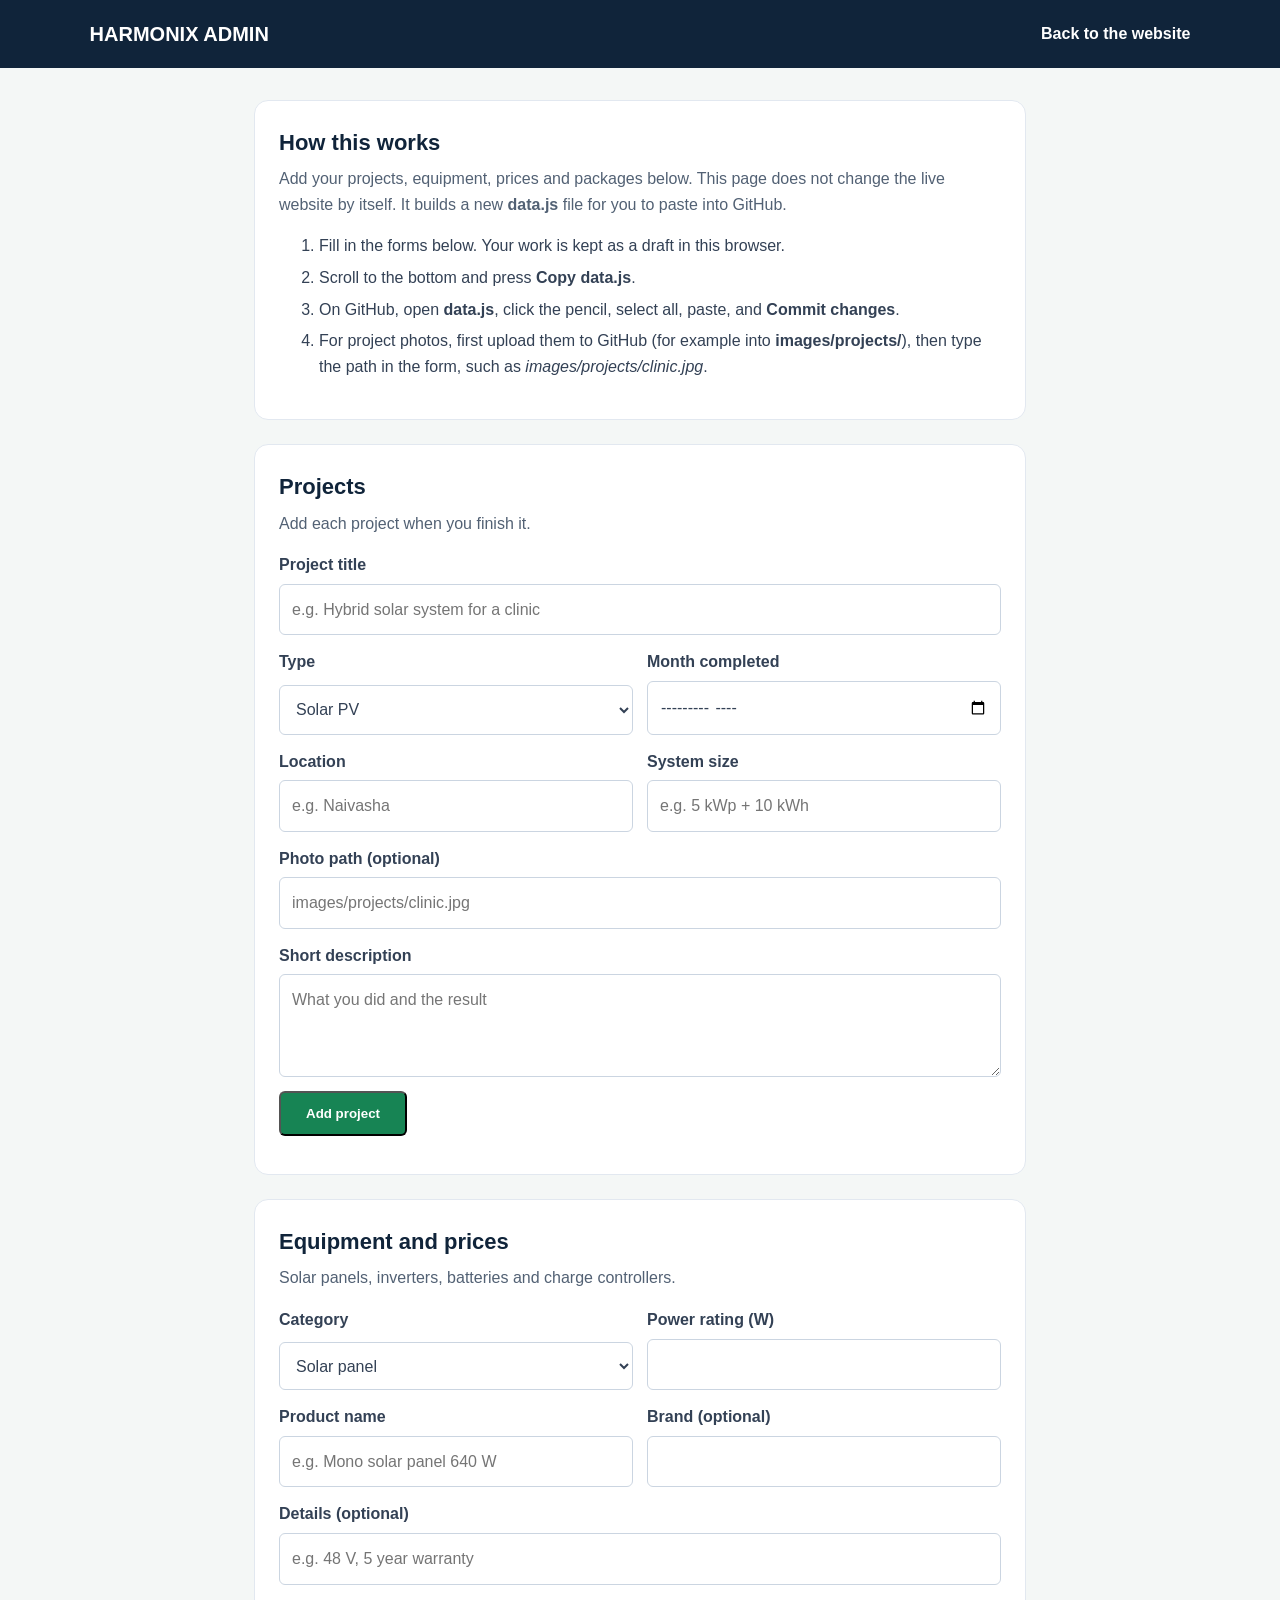
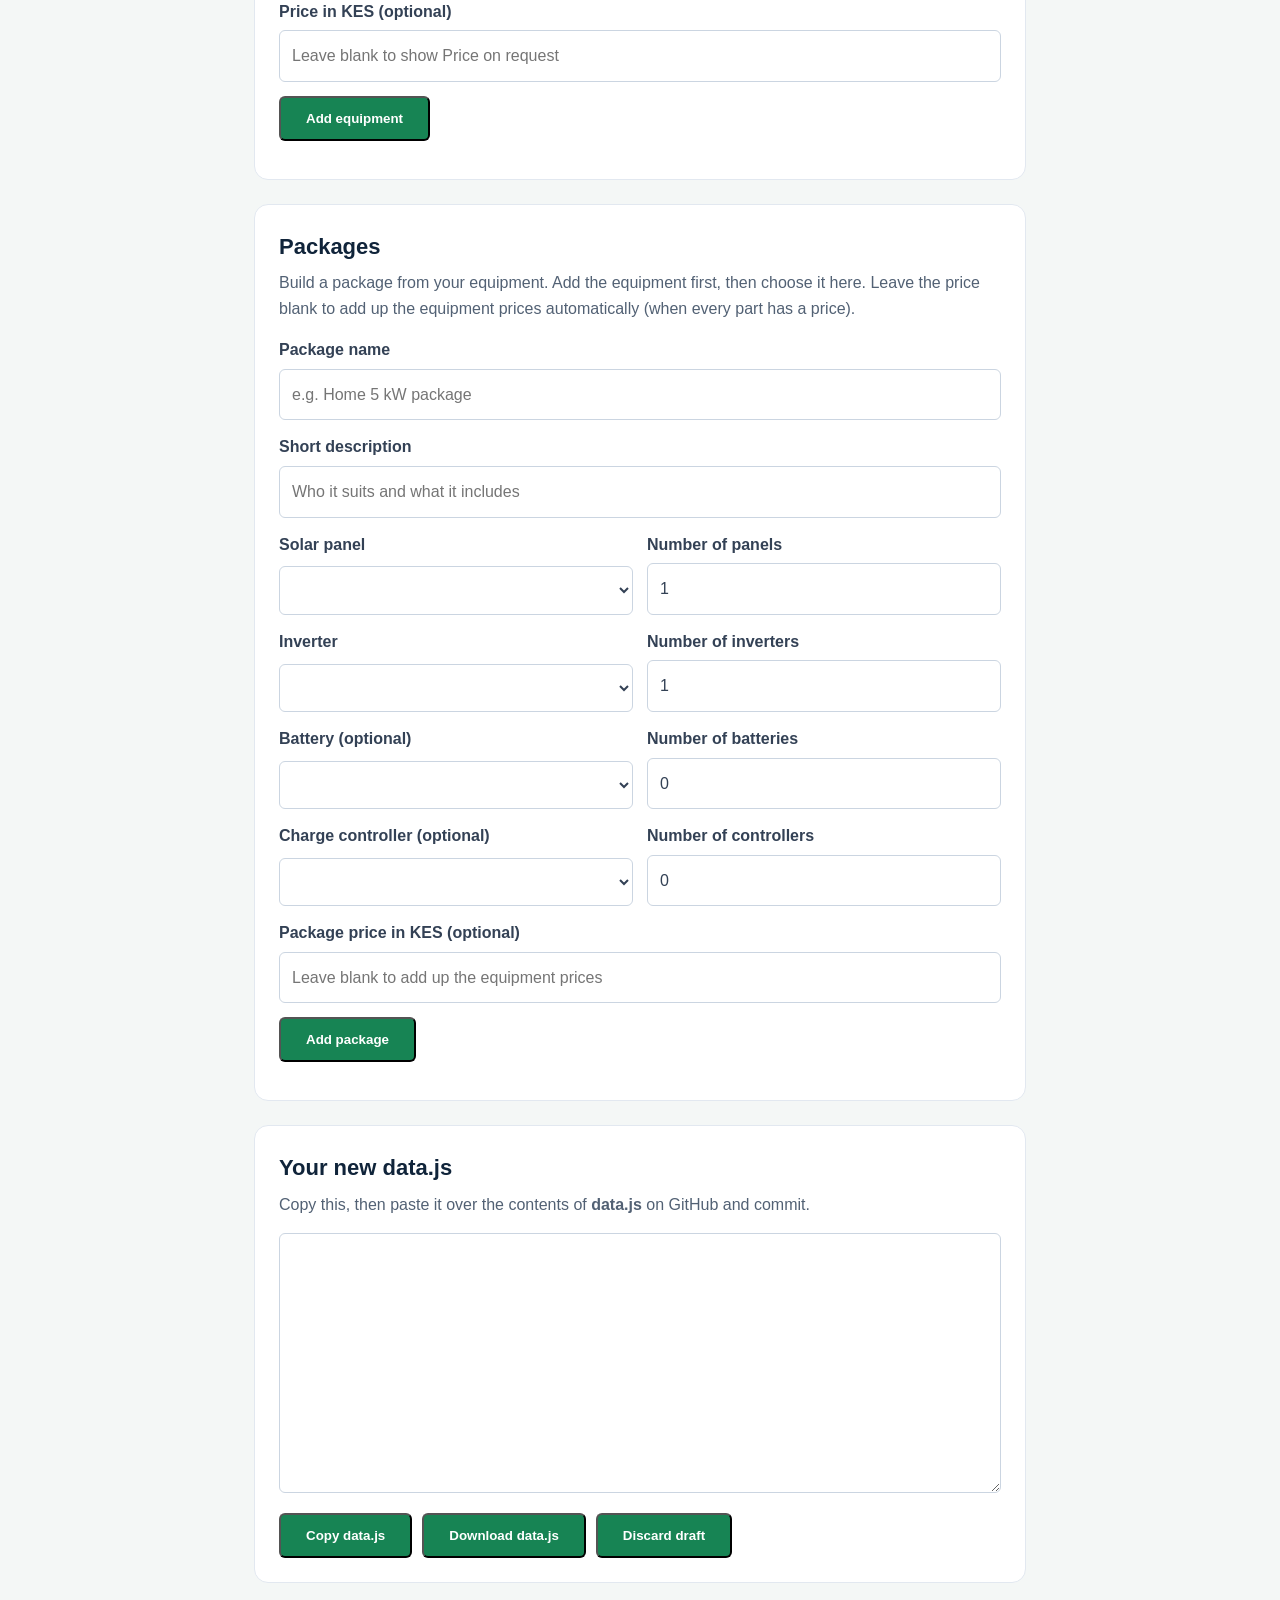
==== admin.html @ ace9e595 "Add admin.html for site data management This file contains the HTML structure and styling for the Ha" ====
<!DOCTYPE html>
<html lang="en">
<head>
    <meta charset="UTF-8">
    <meta name="viewport" content="width=device-width, initial-scale=1.0">
    <meta name="robots" content="noindex, nofollow">
    <title>Harmonix Admin | Site data builder</title>

    <link rel="stylesheet" href="style.css">

    <style>
        body.admin-page { background: var(--light-bg); }

        .admin-main {
            max-width: 900px;
            margin: 0 auto;
            padding: 32px 5% 60px;
            display: grid;
            gap: 24px;
        }

        .admin-card {
            background: var(--white);
            border: 1px solid var(--border);
            border-radius: 14px;
            padding: 24px;
        }

        .admin-card h2 {
            margin: 0 0 6px;
            font-size: 22px;
            color: var(--navy);
        }

        .admin-card > p { margin-top: 0; color: var(--text-soft); }

        .admin-form {
            display: grid;
            gap: 14px;
            margin-top: 14px;
        }

        .admin-form input[type="text"],
        .admin-form input[type="number"],
        .admin-form input[type="month"],
        .admin-form select,
        .admin-form textarea {
            width: 100%;
            padding: 12px;
            border: 1px solid #cbd5e1;
            border-radius: 6px;
            background: var(--white);
            color: var(--text);
            font: inherit;
        }

        .admin-form label { font-weight: bold; }

        .admin-form .field { display: grid; gap: 6px; }

        .admin-form .row {
            display: grid;
            grid-template-columns: repeat(2, minmax(0, 1fr));
            gap: 14px;
        }

        .admin-form button { justify-self: start; }

        .admin-list {
            list-style: none;
            margin: 14px 0 0;
            padding: 0;
            display: grid;
            gap: 8px;
        }

        .admin-list li {
            display: flex;
            flex-wrap: wrap;
            align-items: center;
            justify-content: space-between;
            gap: 10px;
            padding: 10px 14px;
            background: var(--light-bg);
            border-radius: 8px;
        }

        .admin-list .item-actions { display: flex; gap: 8px; }

        .admin-list button {
            padding: 4px 12px;
            background: transparent;
            border: 1px solid #cbd5e1;
            border-radius: 6px;
            font: inherit;
            font-size: 13px;
            cursor: pointer;
        }

        .admin-list .remove { color: #b91c1c; }

        .editing-banner {
            padding: 10px 14px;
            background: #fef9c3;
            border-radius: 8px;
            font-weight: bold;
        }

        .admin-status { margin: 0; font-weight: bold; color: var(--green); }

        #export-box {
            width: 100%;
            min-height: 260px;
            padding: 12px;
            border: 1px solid #cbd5e1;
            border-radius: 6px;
            font: 13px/1.5 Consolas, Menlo, monospace;
        }

        .admin-buttons { display: flex; flex-wrap: wrap; gap: 10px; margin-top: 12px; }

        .admin-steps li { margin-bottom: 6px; }

        @media (max-width: 600px) {
            .admin-form .row { grid-template-columns: 1fr; }
        }
    </style>
</head>
<body class="admin-page">

    <header>
        <h2>HARMONIX ADMIN</h2>
        <nav aria-label="Admin">
            <a href="index.html">Back to the website</a>
        </nav>
    </header>

    <main class="admin-main">

        <div class="admin-card">
            <h2>How this works</h2>
            <p>
                Add your projects, equipment, prices and packages below. This
                page does not change the live website by itself. It builds a new
                <strong>data.js</strong> file for you to paste into GitHub.
            </p>
            <ol class="admin-steps">
                <li>Fill in the forms below. Your work is kept as a draft in this browser.</li>
                <li>Scroll to the bottom and press <strong>Copy data.js</strong>.</li>
                <li>On GitHub, open <strong>data.js</strong>, click the pencil, select all, paste, and <strong>Commit changes</strong>.</li>
                <li>For project photos, first upload them to GitHub (for example into <strong>images/projects/</strong>), then type the path in the form, such as <em>images/projects/clinic.jpg</em>.</li>
            </ol>
        </div>

        <!-- Projects -->
        <div class="admin-card">
            <h2>Projects</h2>
            <p>Add each project when you finish it.</p>

            <div class="editing-banner" id="project-editing" hidden></div>

            <form id="project-form" class="admin-form">
                <div class="field">
                    <label for="p-title">Project title</label>
                    <input type="text" id="p-title" maxlength="80" required
                           placeholder="e.g. Hybrid solar system for a clinic">
                </div>

                <div class="row">
                    <div class="field">
                        <label for="p-type">Type</label>
                        <select id="p-type">
                            <option>Solar PV</option>
                            <option>Energy storage</option>
                            <option>Maintenance</option>
                            <option>Electrical</option>
                            <option>Other</option>
                        </select>
                    </div>
                    <div class="field">
                        <label for="p-date">Month completed</label>
                        <input type="month" id="p-date">
                    </div>
                </div>

                <div class="row">
                    <div class="field">
                        <label for="p-location">Location</label>
                        <input type="text" id="p-location" maxlength="60" placeholder="e.g. Naivasha">
                    </div>
                    <div class="field">
                        <label for="p-size">System size</label>
                        <input type="text" id="p-size" maxlength="60" placeholder="e.g. 5 kWp + 10 kWh">
                    </div>
                </div>

                <div class="field">
                    <label for="p-image">Photo path (optional)</label>
                    <input type="text" id="p-image" maxlength="120" placeholder="images/projects/clinic.jpg">
                </div>

                <div class="field">
                    <label for="p-desc">Short description</label>
                    <textarea id="p-desc" rows="3" maxlength="300"
                              placeholder="What you did and the result"></textarea>
                </div>

                <button type="submit" class="button" id="project-submit">Add project</button>
            </form>

            <ul class="admin-list" id="project-list"></ul>
        </div>

        <!-- Equipment -->
        <div class="admin-card">
            <h2>Equipment and prices</h2>
            <p>Solar panels, inverters, batteries and charge controllers.</p>

            <div class="editing-banner" id="product-editing" hidden></div>

            <form id="product-form" class="admin-form">
                <div class="row">
                    <div class="field">
                        <label for="e-category">Category</label>
                        <select id="e-category">
                            <option value="panel">Solar panel</option>
                            <option value="inverter">Inverter</option>
                            <option value="battery">Battery</option>
                            <option value="controller">Charge controller</option>
                        </select>
                    </div>
                    <div class="field">
                        <label for="e-rating" id="e-rating-label">Power rating (W)</label>
                        <input type="number" id="e-rating" min="0.01" step="any" required>
                    </div>
                </div>

                <div class="row">
                    <div class="field">
                        <label for="e-name">Product name</label>
                        <input type="text" id="e-name" maxlength="80" required
                               placeholder="e.g. Mono solar panel 640 W">
                    </div>
                    <div class="field">
                        <label for="e-brand">Brand (optional)</label>
                        <input type="text" id="e-brand" maxlength="40">
                    </div>
                </div>

                <div class="field">
                    <label for="e-details">Details (optional)</label>
                    <input type="text" id="e-details" maxlength="120"
                           placeholder="e.g. 48 V, 5 year warranty">
                </div>

                <div class="field">
                    <label for="e-price">Price in KES (optional)</label>
                    <input type="number" id="e-price" min="0" step="any"
                           placeholder="Leave blank to show Price on request">
                </div>

                <button type="submit" class="button" id="product-submit">Add equipment</button>
            </form>

            <ul class="admin-list" id="product-list"></ul>
        </div>

        <!-- Packages -->
        <div class="admin-card">
            <h2>Packages</h2>
            <p>
                Build a package from your equipment. Add the equipment first, then
                choose it here. Leave the price blank to add up the equipment
                prices automatically (when every part has a price).
            </p>

            <div class="editing-banner" id="package-editing" hidden></div>

            <form id="package-form" class="admin-form">
                <div class="field">
                    <label for="k-name">Package name</label>
                    <input type="text" id="k-name" maxlength="60" required
                           placeholder="e.g. Home 5 kW package">
                </div>

                <div class="field">
                    <label for="k-desc">Short description</label>
                    <input type="text" id="k-desc" maxlength="160"
                           placeholder="Who it suits and what it includes">
                </div>

                <div class="row">
                    <div class="field">
                        <label for="k-panel">Solar panel</label>
                        <select id="k-panel"></select>
                    </div>
                    <div class="field">
                        <label for="k-panel-qty">Number of panels</label>
                        <input type="number" id="k-panel-qty" min="1" step="1" value="1">
                    </div>
                </div>

                <div class="row">
                    <div class="field">
                        <label for="k-inverter">Inverter</label>
                        <select id="k-inverter"></select>
                    </div>
                    <div class="field">
                        <label for="k-inverter-qty">Number of inverters</label>
                        <input type="number" id="k-inverter-qty" min="1" step="1" value="1">
                    </div>
                </div>

                <div class="row">
                    <div class="field">
                        <label for="k-battery">Battery (optional)</label>
                        <select id="k-battery"></select>
                    </div>
                    <div class="field">
                        <label for="k-battery-qty">Number of batteries</label>
                        <input type="number" id="k-battery-qty" min="0" step="1" value="0">
                    </div>
                </div>

                <div class="row">
                    <div class="field">
                        <label for="k-controller">Charge controller (optional)</label>
                        <select id="k-controller"></select>
                    </div>
                    <div class="field">
                        <label for="k-controller-qty">Number of controllers</label>
                        <input type="number" id="k-controller-qty" min="0" step="1" value="0">
                    </div>
                </div>

                <div class="field">
                    <label for="k-price">Package price in KES (optional)</label>
                    <input type="number" id="k-price" min="0" step="any"
                           placeholder="Leave blank to add up the equipment prices">
                </div>

                <button type="submit" class="button" id="package-submit">Add package</button>
            </form>

            <ul class="admin-list" id="package-list"></ul>
        </div>

        <!-- Export -->
        <div class="admin-card">
            <h2>Your new data.js</h2>
            <p>
                Copy this, then paste it over the contents of <strong>data.js</strong>
                on GitHub and commit.
            </p>

            <textarea id="export-box" readonly aria-label="Generated data.js"></textarea>

            <div class="admin-buttons">
                <button type="button" class="button" id="copy-button">Copy data.js</button>
                <button type="button" class="button button-outline" id="download-button">Download data.js</button>
                <button type="button" class="button button-outline" id="reset-button">Discard draft</button>
            </div>

            <p class="admin-status" id="admin-status" role="status" aria-live="polite"></p>
        </div>

    </main>

    <script src="data.js"></script>
    <script src="admin.js"></script>
</body>
</html>
---- style.css ----
/* ==========================================================
   1. Website-wide settings
   ========================================================== */
:root {
    --navy: #10243a;
    --navy-dark: #091827;
    --green: #178454;          /* darker green: passes WCAG AA with white text */
    --green-dark: #0f6b42;
    --mint: #7ee2b8;           /* light accent for use on dark backgrounds */
    --light-bg: #f4f7f6;
    --white: #ffffff;
    --text: #334155;
    --text-soft: #526174;
    --border: #e2e8f0;
}

* {
    box-sizing: border-box;
}

/* Make sure the HTML "hidden" attribute always wins over display rules */
[hidden] {
    display: none !important;
}

html {
    scroll-behavior: smooth;
}

body {
    margin: 0;
    font-family: Arial, Helvetica, sans-serif;
    line-height: 1.6;
    color: var(--text);
    background: var(--white);
}

/* Visible keyboard focus */
a:focus-visible,
button:focus-visible,
summary:focus-visible,
.button:focus-visible {
    outline: 2px solid var(--mint);
    outline-offset: 3px;
}

/* ==========================================================
   2. Header and navigation
   ========================================================== */
header {
    background: var(--navy);
    color: var(--white);
    padding: 18px 7%;
    display: flex;
    justify-content: space-between;
    align-items: center;
    flex-wrap: wrap;
    gap: 16px;
}

header h2 {
    margin: 0;
    font-size: 20px;
}

.logo-link {
    color: inherit;
    text-decoration: none;
}

nav {
    display: flex;
    flex-wrap: wrap;
    gap: 20px;
}

nav a {
    color: var(--white);
    text-decoration: none;
    font-weight: bold;
}

nav a:hover {
    color: var(--mint);
}

/* Hamburger button (only shown on phones, see the phone rules below) */
.nav-toggle {
    display: none;
    flex-direction: column;
    justify-content: center;
    gap: 5px;
    width: 44px;
    height: 44px;
    padding: 10px;
    background: transparent;
    border: 1px solid rgba(255, 255, 255, 0.35);
    border-radius: 6px;
    cursor: pointer;
}

.nav-toggle-bar {
    display: block;
    width: 100%;
    height: 2px;
    background: var(--white);
    border-radius: 2px;
    transition: transform 0.2s ease, opacity 0.2s ease;
}

/* Turn the three bars into an X while the menu is open */
.nav-open .nav-toggle-bar:nth-child(1) {
    transform: translateY(7px) rotate(45deg);
}

.nav-open .nav-toggle-bar:nth-child(2) {
    opacity: 0;
}

.nav-open .nav-toggle-bar:nth-child(3) {
    transform: translateY(-7px) rotate(-45deg);
}

/* ==========================================================
   3. General section layout
   ========================================================== */
section {
    padding: 65px 7%;
    scroll-margin-top: 20px;
}

section h2 {
    color: var(--navy);
    font-size: 30px;
    margin-top: 0;
}

.section-heading {
    max-width: 680px;
    margin: 0 auto 35px;
    text-align: center;
}

.section-heading > p:last-child {
    color: #64748b;
}

.section-heading a {
    color: var(--green);
    font-weight: bold;
}

.visually-hidden {
    position: absolute;
    width: 1px;
    height: 1px;
    margin: -1px;
    padding: 0;
    overflow: hidden;
    clip: rect(0, 0, 0, 0);
    white-space: nowrap;
    border: 0;
}

.eyebrow {
    color: var(--green);
    font-size: 13px;
    font-weight: bold;
    letter-spacing: 2px;
    margin-bottom: 8px;
}

/* ==========================================================
   4. Welcome (hero) section
   ========================================================== */
#home {
    background:
        linear-gradient(
            90deg,
            rgba(9, 24, 39, 0.94),
            rgba(9, 24, 39, 0.45)
        ),
        url("images/solar-installation.jpg") center / cover no-repeat,
        var(--navy);               /* fallback if the image fails to load */
    color: var(--white);
    text-align: left;
    padding: 110px 7%;
    min-height: 480px;
    display: flex;
    align-items: center;
}

.hero-content {
    max-width: 760px;
}

.hero-label {
    color: var(--mint);
    font-size: 13px;
    font-weight: bold;
    letter-spacing: 2px;
}

#home h1 {
    font-size: clamp(34px, 5vw, 58px);
    line-height: 1.12;
    margin: 18px 0;
}

#home p:not(.hero-label) {
    max-width: 600px;
    font-size: 18px;
    margin-bottom: 30px;
}

/* ==========================================================
   5. Buttons
   ========================================================== */
.button {
    display: inline-block;
    background: var(--green);
    color: var(--white);
    padding: 13px 25px;
    border-radius: 6px;
    text-decoration: none;
    font-weight: bold;
}

.button:hover {
    background: var(--green-dark);
}

/* Floating WhatsApp button */
.whatsapp-float {
    position: fixed;
    right: 20px;
    bottom: 20px;
    width: 56px;
    height: 56px;
    display: grid;
    place-items: center;
    border-radius: 50%;
    background: var(--green);
    color: var(--white);
    font-size: 26px;
    text-decoration: none;
    box-shadow: 0 6px 18px rgba(16, 36, 58, 0.3);
    z-index: 50;
}

.whatsapp-float:hover {
    background: var(--green-dark);
}

/* ==========================================================
   6. Cards (services and projects)
   ========================================================== */
#services {
    background: var(--light-bg);
}

#projects {
    background: var(--white);
}

.card-grid {
    display: grid;
    grid-template-columns: repeat(3, minmax(0, 1fr));
    gap: 24px;
}

/* Service cards */
.service-card {
    background: var(--white);
    padding: 30px;
    border-radius: 14px;
    border: 1px solid var(--border);
    box-shadow: 0 8px 24px rgba(16, 36, 58, 0.06);
    transition: transform 0.2s ease, box-shadow 0.2s ease;
}

.service-card:hover {
    transform: translateY(-5px);
    box-shadow: 0 14px 30px rgba(16, 36, 58, 0.12);
}

.service-icon {
    font-size: 32px;
}

.service-card h3 {
    color: var(--navy);
    margin: 16px 0 8px;
}

.service-card p {
    margin-bottom: 0;
    color: var(--text-soft);
    line-height: 1.7;
}

/* Project cards */
.project-card {
    padding: 0;
    overflow: hidden;
    background: var(--white);
    border: 1px solid var(--border);
    border-radius: 14px;
    box-shadow: 0 8px 24px rgba(16, 36, 58, 0.06);
    transition: box-shadow 0.2s ease;
}

.project-card:hover {
    box-shadow: 0 14px 30px rgba(16, 36, 58, 0.12);
}

.project-card img {
    display: block;
    width: 100%;
    height: 230px;
    object-fit: cover;
}

.project-info {
    padding: 22px;
}

.project-info h3 {
    color: var(--navy);
    margin: 5px 0 10px;
}

.project-info p:last-child {
    color: var(--text-soft);
    margin-bottom: 0;
}

.project-type {
    color: var(--green);
    font-size: 12px;
    font-weight: bold;
    letter-spacing: 1.5px;
    margin: 0;
}

/* ==========================================================
   7. About section
   ========================================================== */
#about {
    background: var(--light-bg);
}

.about-content {
    max-width: 800px;
    margin: 0 auto;
    text-align: center;
}

.about-content h2 {
    font-size: clamp(28px, 4vw, 40px);
    line-height: 1.25;
    margin: 12px 0 20px;
}

.about-content > p:not(.eyebrow) {
    line-height: 1.8;
    margin-bottom: 20px;
}

.about-content .button {
    margin-top: 10px;
}

/* ==========================================================
   8. Solar sizing calculator
   ========================================================== */
#calculator {
    background: var(--white);
}

.calc-layout {
    max-width: 1000px;
    margin: 0 auto;
    display: grid;
    grid-template-columns: minmax(0, 1.1fr) minmax(0, 1fr);
    gap: 28px;
    align-items: start;
}

.calc-form {
    display: grid;
    gap: 16px;
    padding: 28px;
    background: var(--light-bg);
    border: 1px solid var(--border);
    border-radius: 14px;
}

.calc-field {
    display: grid;
    gap: 6px;
}

.calc-field label {
    font-weight: bold;
}

.calc-row {
    display: grid;
    grid-template-columns: repeat(2, minmax(0, 1fr));
    gap: 16px;
}

.calc-form input[type="number"],
.calc-form select {
    width: 100%;
    padding: 12px;
    border: 1px solid #cbd5e1;
    border-radius: 6px;
    background: var(--white);
    color: var(--text);
    font: inherit;
}

.calc-form input[type="number"]:focus,
.calc-form select:focus {
    outline: 2px solid var(--green);
    outline-offset: 2px;
}

.calc-hint {
    margin: 0;
    font-size: 14px;
    color: #64748b;
}

.calc-check {
    display: flex;
    align-items: flex-start;
    gap: 10px;
}

.calc-check input {
    width: 20px;
    height: 20px;
    margin-top: 2px;
    flex-shrink: 0;
    accent-color: var(--green);
}

.calc-check label {
    font-weight: bold;
}

.calc-form button {
    border: none;
    font: inherit;
    font-weight: bold;
    cursor: pointer;
    justify-self: start;
}

.calc-error {
    margin: 0;
    color: #b91c1c;
    font-weight: bold;
}

.calc-error:empty {
    display: none;
}

/* Results panel */
.calc-results {
    padding: 28px;
    background: var(--navy);
    color: var(--white);
    border-radius: 14px;
    min-height: 200px;
}

.calc-placeholder {
    margin: 0;
    color: #cbd5e1;
}

.calc-results h3 {
    margin: 0 0 18px;
    color: var(--white);
}

.calc-result-grid {
    display: grid;
    grid-template-columns: repeat(2, minmax(0, 1fr));
    gap: 18px 16px;
    margin: 0 0 20px;
}

.calc-result-grid dt {
    color: var(--mint);
    font-size: 12px;
    font-weight: bold;
    letter-spacing: 1px;
    text-transform: uppercase;
}

.calc-result-grid dd {
    margin: 4px 0 0;
    font-size: 18px;
    font-weight: bold;
    overflow-wrap: anywhere;
}

.calc-note {
    margin: 0 0 22px;
    font-size: 14px;
    line-height: 1.6;
    color: #cbd5e1;
}

/* ==========================================================
   8b. Appliance load calculator
   ========================================================== */
#load-calculator {
    background: var(--light-bg);
}

/* Drop-down wrapper: the calculator stays hidden until tapped */
.load-dropdown > summary {
    display: flex;
    align-items: center;
    justify-content: center;
    gap: 12px;
    width: fit-content;
    max-width: 100%;
    margin: 0 auto;
    padding: 14px 28px;
    background: var(--green);
    color: var(--white);
    border-radius: 6px;
    font-weight: bold;
    text-align: center;
    cursor: pointer;
    list-style: none;                 /* hide the default marker */
}

.load-dropdown > summary::-webkit-details-marker {
    display: none;                    /* Safari */
}

.load-dropdown > summary::after {
    content: "";
    flex-shrink: 0;
    width: 8px;
    height: 8px;
    border-right: 2px solid currentColor;
    border-bottom: 2px solid currentColor;
    transform: rotate(45deg);
    margin-top: -4px;
    transition: transform 0.2s ease;
}

.load-dropdown[open] > summary::after {
    transform: rotate(-135deg);
    margin-top: 4px;
}

.load-dropdown > summary:hover {
    background: var(--green-dark);
}

.load-dropdown > summary:focus-visible {
    outline: 2px solid var(--navy);
    outline-offset: 3px;
}

.load-dropdown[open] > summary {
    margin-bottom: 28px;
}

.load-dropdown:not([open]) .label-open,
.load-dropdown[open] .label-closed {
    display: none;
}

.load-layout {
    max-width: 1100px;
    margin: 0 auto;
    display: grid;
    grid-template-columns: minmax(0, 1fr) minmax(0, 1.4fr);
    gap: 28px;
    align-items: start;
}

.load-side {
    display: grid;
    gap: 20px;
}

/* White cards on the grey section background */
#load-calculator .calc-form,
.load-list-card {
    background: var(--white);
    border: 1px solid var(--border);
    border-radius: 14px;
}

#load-calculator .calc-form h3,
.load-list-card h3 {
    margin: 0;
    color: var(--navy);
}

.load-list-card {
    padding: 24px;
}

.load-list-card h3 {
    margin-bottom: 12px;
}

.table-wrap {
    overflow-x: auto;
}

.load-table {
    width: 100%;
    min-width: 560px;
    border-collapse: collapse;
    font-size: 14px;
}

.load-table th,
.load-table td {
    padding: 8px 10px;
    text-align: right;
    border-bottom: 1px solid var(--border);
}

.load-table thead th {
    background: var(--light-bg);
    color: var(--navy);
}

.load-table th:first-child,
.load-table tbody th {
    text-align: left;
    font-weight: bold;
}

.load-table tbody th {
    color: var(--text);
}

.load-table tfoot th,
.load-table tfoot td {
    font-weight: bold;
    color: var(--navy);
    border-bottom: none;
}

.load-remove,
.link-button {
    font: inherit;
    cursor: pointer;
}

.load-remove {
    padding: 4px 10px;
    background: transparent;
    color: #b91c1c;
    border: 1px solid #cbd5e1;
    border-radius: 6px;
    font-size: 13px;
}

.load-remove:hover {
    background: #fef2f2;
}

.link-button {
    margin-top: 14px;
    padding: 0;
    background: none;
    border: none;
    color: var(--green);
    font-weight: bold;
    text-decoration: underline;
    text-underline-offset: 3px;
}

.load-results {
    max-width: 1100px;
    margin: 28px auto 0;
}

.load-results h3 {
    margin-top: 0;
}

.load-energy {
    grid-template-columns: repeat(4, minmax(0, 1fr));
    margin-bottom: 26px;
}

.load-scenarios {
    display: grid;
    grid-template-columns: repeat(2, minmax(0, 1fr));
    gap: 18px;
    margin-bottom: 22px;
}

.load-scenario {
    padding: 20px;
    border: 1px solid rgba(255, 255, 255, 0.25);
    border-radius: 10px;
}

.load-scenario h4 {
    margin: 0 0 14px;
    font-size: 16px;
    color: var(--white);
}

.load-scenario .calc-result-grid {
    margin: 0;
}

/* ==========================================================
   9. FAQ section
   ========================================================== */
#faq {
    background: var(--white);
}

.faq-list {
    max-width: 800px;
    margin: 0 auto;
    display: grid;
    gap: 12px;
}

.faq-list details {
    background: var(--light-bg);
    border: 1px solid var(--border);
    border-radius: 10px;
}

.faq-list summary {
    cursor: pointer;
    padding: 18px 22px;
    font-weight: bold;
    color: var(--navy);
    list-style: none;                 /* hide the default marker */
    display: flex;
    justify-content: space-between;
    align-items: center;
    gap: 16px;
}

.faq-list summary::-webkit-details-marker {
    display: none;                    /* Safari */
}

.faq-list summary::after {
    content: "+";
    flex-shrink: 0;
    font-size: 22px;
    line-height: 1;
    color: var(--green);
}

.faq-list details[open] summary::after {
    content: "\2212";                 /* minus sign */
}

.faq-list details p {
    margin: 0;
    padding: 0 22px 20px;
    line-height: 1.7;
    color: var(--text-soft);
}

/* ==========================================================
   10. Contact section
   ========================================================== */
#contact {
    background: var(--navy);
    color: var(--white);
}

#contact h2 {
    color: var(--white);
}

/* The green eyebrow is too dark on navy, so use the light accent here */
#contact .eyebrow {
    color: var(--mint);
}

#contact .section-heading > p:last-child {
    color: var(--border);
}

.contact-details {
    max-width: 650px;
    margin: 0 auto;
    text-align: center;
}

.contact-details p {
    margin: 18px 0;
    overflow-wrap: anywhere;
}

.contact-details a:not(.button) {
    color: inherit;
    text-decoration: underline;
    text-underline-offset: 4px;
}

.whatsapp-button {
    margin-top: 18px;
}

/* Quotation form */
.quote-form {
    max-width: 650px;
    margin: 45px auto 0;
    padding: 28px;
    background: var(--white);
    color: var(--text);
    border-radius: 12px;
    display: grid;
    gap: 12px;
}

.quote-form h3 {
    color: var(--navy);
    margin: 0 0 10px;
}

.quote-form label {
    font-weight: bold;
}

.quote-form input,
.quote-form select,
.quote-form textarea {
    width: 100%;
    padding: 12px;
    border: 1px solid #cbd5e1;
    border-radius: 6px;
    font: inherit;
}

.quote-form input:focus,
.quote-form select:focus,
.quote-form textarea:focus {
    outline: 2px solid var(--green);
    outline-offset: 2px;
}

.quote-form button {
    border: none;
    font: inherit;
    cursor: pointer;
    justify-self: start;
}

.form-privacy {
    margin: 0;
    font-size: 14px;
    color: #64748b;
}

#form-status {
    margin: 0;
    overflow-wrap: anywhere;
}

#form-status a {
    color: var(--green);
    font-weight: bold;
}

/* ==========================================================
   11. Footer
   ========================================================== */
footer {
    background: var(--navy-dark);
    color: var(--white);
    text-align: center;
    padding: 20px;
}

footer p {
    margin: 0;
}

/* Social media links in the footer */
footer .social-links {
    justify-content: center;
    gap: 12px;
    margin-bottom: 16px;
}

footer .social-links a {
    padding: 8px 18px;
    border: 1px solid rgba(255, 255, 255, 0.35);
    border-radius: 999px;
    font-size: 14px;
}

footer .social-links a:hover {
    color: var(--navy);
    background: var(--mint);
    border-color: var(--mint);
}

/* ==========================================================
   12. Responsive layout
   ========================================================== */

/* Tablet */
@media (max-width: 900px) {
    .card-grid {
        grid-template-columns: repeat(2, minmax(0, 1fr));
    }

    /* Stop a lone third card sitting half-width on its own row */
    .card-grid > :last-child:nth-child(odd) {
        grid-column: 1 / -1;
    }

    /* Calculators: form on top, results below */
    .calc-layout,
    .load-layout {
        grid-template-columns: 1fr;
    }

    .load-energy {
        grid-template-columns: repeat(2, minmax(0, 1fr));
    }

    .load-scenarios {
        grid-template-columns: 1fr;
    }
}

/* Phone */
@media (max-width: 600px) {
    /* Logo on the left, hamburger on the right, menu drops below */
    header {
        flex-wrap: wrap;
        align-items: center;
    }

    header h2 {
        font-size: 17px;
    }

    nav {
        flex-basis: 100%;
        flex-direction: column;
        gap: 0;
    }

    nav a {
        font-size: 16px;
        padding: 12px 0;
        border-top: 1px solid rgba(255, 255, 255, 0.12);
    }

    /* Only collapse the menu when JavaScript can reopen it */
    .js .nav-toggle {
        display: flex;
    }

    .js header nav {
        display: none;
    }

    .js header.nav-open nav {
        display: flex;
    }

    section {
        padding: 45px 6%;
    }

    section h2 {
        font-size: 26px;
    }

    #home {
        min-height: 400px;
        padding: 70px 6%;
    }

    .card-grid {
        grid-template-columns: 1fr;
    }

    .project-card img {
        height: 210px;
    }

    .quote-form {
        padding: 20px;
    }

    .quote-form button {
        justify-self: stretch;
    }

    .calc-form,
    .calc-results {
        padding: 20px;
    }

    .calc-row,
    .calc-result-grid,
    .load-energy {
        grid-template-columns: 1fr;
    }

    .load-list-card {
        padding: 18px;
    }

    .load-scenario {
        padding: 16px;
    }

    .calc-form button {
        justify-self: stretch;
    }

    .load-results .button {
        display: block;
        text-align: center;
    }

    .calc-results .button {
        display: block;
        text-align: center;
    }

    footer .social-links {
        flex-direction: row;
        flex-basis: auto;
        gap: 10px;
    }

    footer .social-links a {
        padding: 8px 16px;
        border: 1px solid rgba(255, 255, 255, 0.35);
    }

    .faq-list summary {
        padding: 16px 18px;
    }

    .faq-list details p {
        padding: 0 18px 18px;
    }
}

/* ==========================================================
   13. Reduced motion
   ========================================================== */
@media (prefers-reduced-motion: reduce) {
    html {
        scroll-behavior: auto;
    }

    .service-card,
    .project-card,
    .nav-toggle-bar,
    .load-dropdown > summary::after {
        transition: none;
    }

    .service-card:hover {
        transform: none;
    }
}
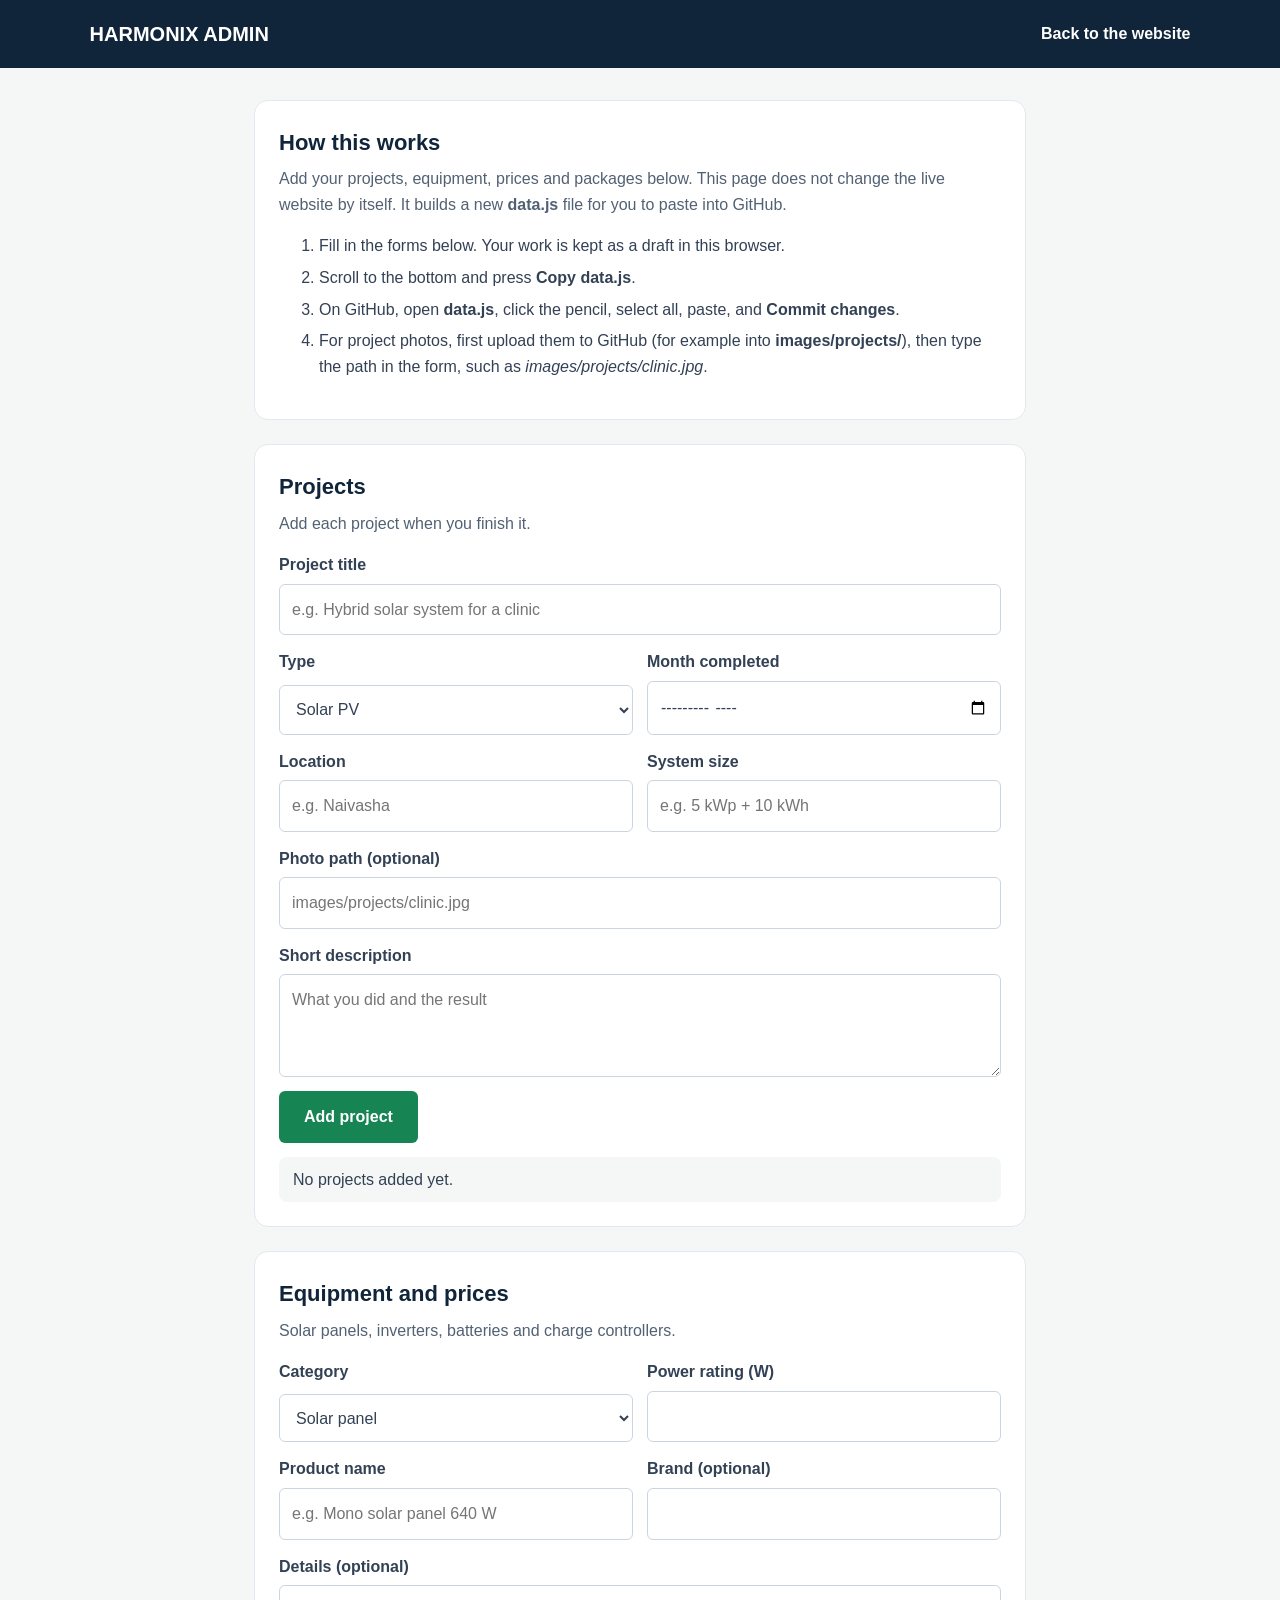
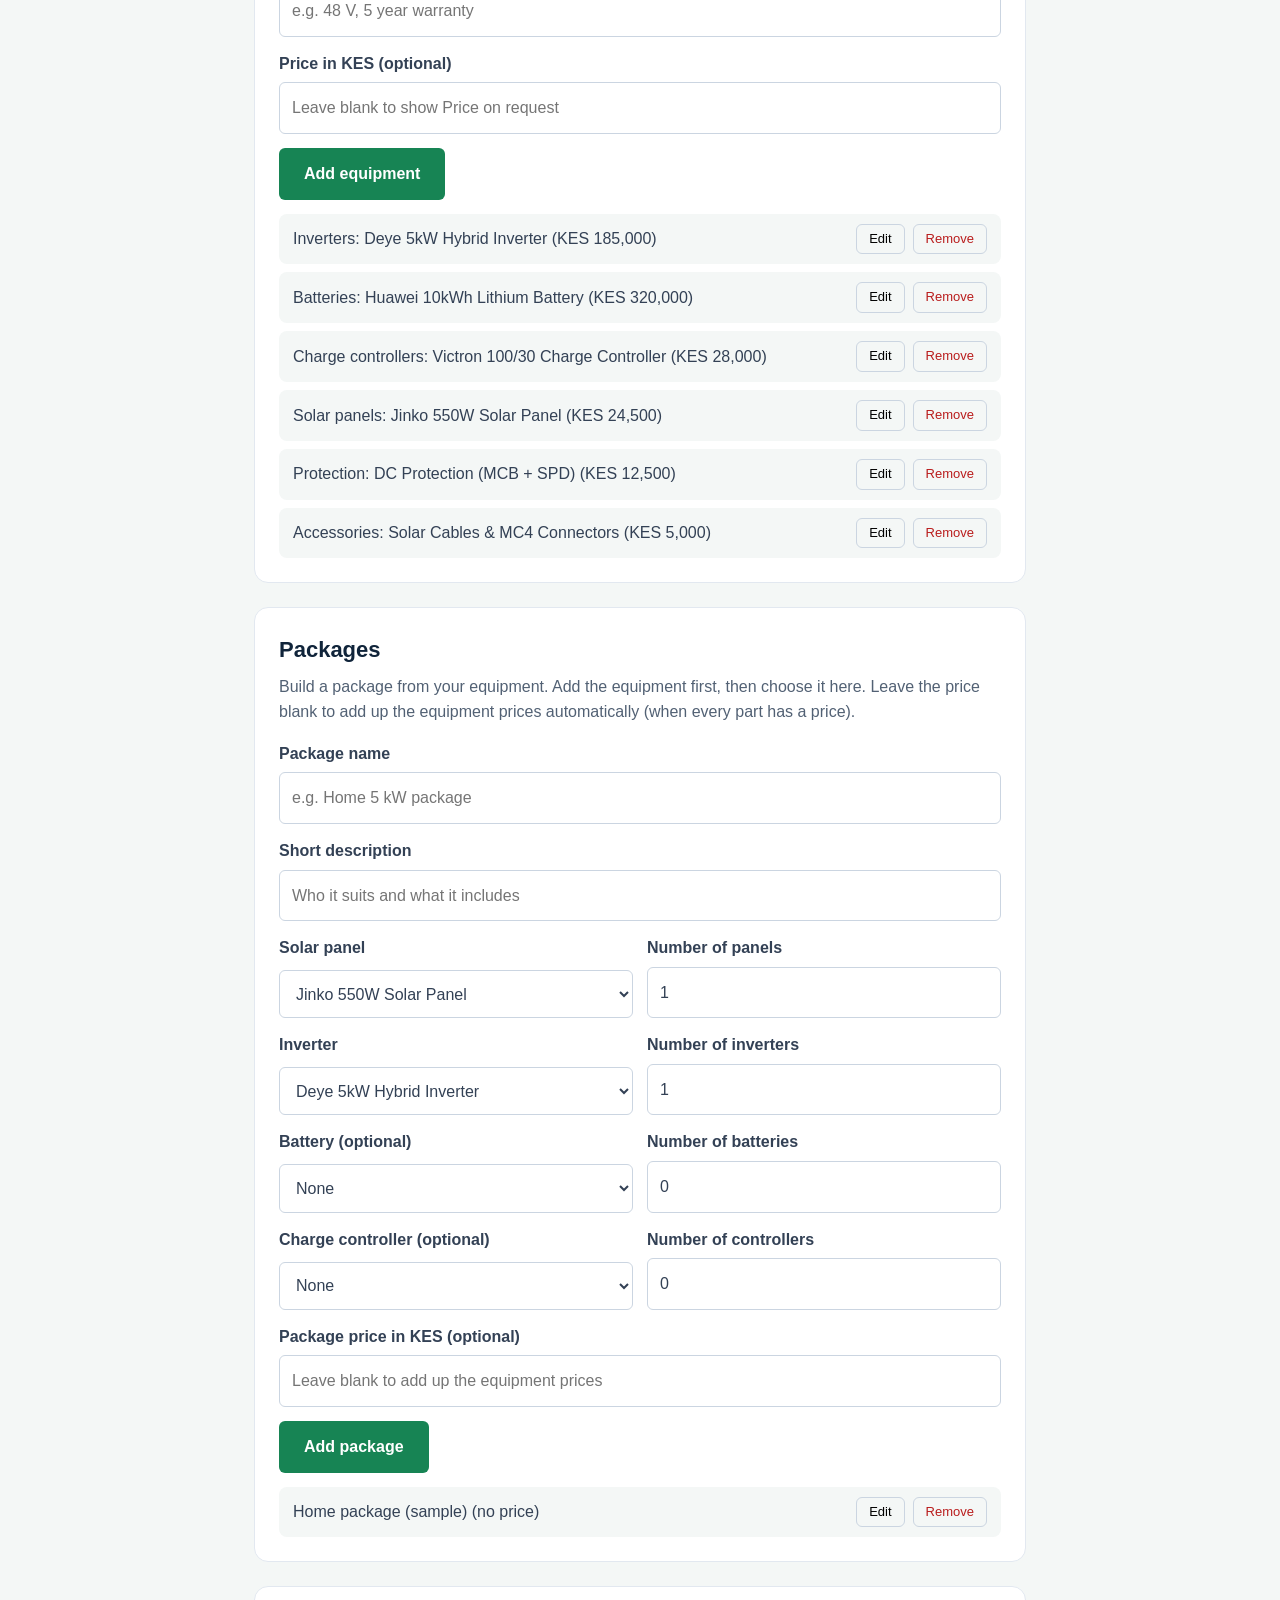
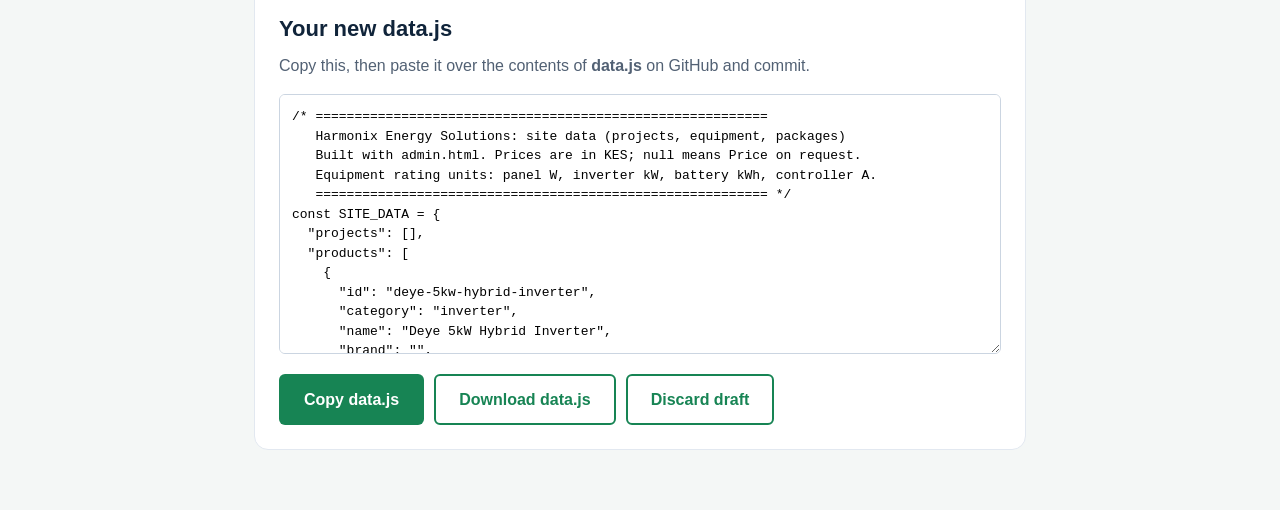
==== commit 0fbb1c7f: "Add files via upload" ====
--- a/admin.html
+++ b/admin.html
@@ -1,372 +1,374 @@
-<!DOCTYPE html>
-<html lang="en">
-<head>
-    <meta charset="UTF-8">
-    <meta name="viewport" content="width=device-width, initial-scale=1.0">
-    <meta name="robots" content="noindex, nofollow">
-    <title>Harmonix Admin | Site data builder</title>
-
-    <link rel="stylesheet" href="style.css">
-
-    <style>
-        body.admin-page { background: var(--light-bg); }
-
-        .admin-main {
-            max-width: 900px;
-            margin: 0 auto;
-            padding: 32px 5% 60px;
-            display: grid;
-            gap: 24px;
-        }
-
-        .admin-card {
-            background: var(--white);
-            border: 1px solid var(--border);
-            border-radius: 14px;
-            padding: 24px;
-        }
-
-        .admin-card h2 {
-            margin: 0 0 6px;
-            font-size: 22px;
-            color: var(--navy);
-        }
-
-        .admin-card > p { margin-top: 0; color: var(--text-soft); }
-
-        .admin-form {
-            display: grid;
-            gap: 14px;
-            margin-top: 14px;
-        }
-
-        .admin-form input[type="text"],
-        .admin-form input[type="number"],
-        .admin-form input[type="month"],
-        .admin-form select,
-        .admin-form textarea {
-            width: 100%;
-            padding: 12px;
-            border: 1px solid #cbd5e1;
-            border-radius: 6px;
-            background: var(--white);
-            color: var(--text);
-            font: inherit;
-        }
-
-        .admin-form label { font-weight: bold; }
-
-        .admin-form .field { display: grid; gap: 6px; }
-
-        .admin-form .row {
-            display: grid;
-            grid-template-columns: repeat(2, minmax(0, 1fr));
-            gap: 14px;
-        }
-
-        .admin-form button { justify-self: start; }
-
-        .admin-list {
-            list-style: none;
-            margin: 14px 0 0;
-            padding: 0;
-            display: grid;
-            gap: 8px;
-        }
-
-        .admin-list li {
-            display: flex;
-            flex-wrap: wrap;
-            align-items: center;
-            justify-content: space-between;
-            gap: 10px;
-            padding: 10px 14px;
-            background: var(--light-bg);
-            border-radius: 8px;
-        }
-
-        .admin-list .item-actions { display: flex; gap: 8px; }
-
-        .admin-list button {
-            padding: 4px 12px;
-            background: transparent;
-            border: 1px solid #cbd5e1;
-            border-radius: 6px;
-            font: inherit;
-            font-size: 13px;
-            cursor: pointer;
-        }
-
-        .admin-list .remove { color: #b91c1c; }
-
-        .editing-banner {
-            padding: 10px 14px;
-            background: #fef9c3;
-            border-radius: 8px;
-            font-weight: bold;
-        }
-
-        .admin-status { margin: 0; font-weight: bold; color: var(--green); }
-
-        #export-box {
-            width: 100%;
-            min-height: 260px;
-            padding: 12px;
-            border: 1px solid #cbd5e1;
-            border-radius: 6px;
-            font: 13px/1.5 Consolas, Menlo, monospace;
-        }
-
-        .admin-buttons { display: flex; flex-wrap: wrap; gap: 10px; margin-top: 12px; }
-
-        .admin-steps li { margin-bottom: 6px; }
-
-        @media (max-width: 600px) {
-            .admin-form .row { grid-template-columns: 1fr; }
-        }
-    </style>
-</head>
-<body class="admin-page">
-
-    <header>
-        <h2>HARMONIX ADMIN</h2>
-        <nav aria-label="Admin">
-            <a href="index.html">Back to the website</a>
-        </nav>
-    </header>
-
-    <main class="admin-main">
-
-        <div class="admin-card">
-            <h2>How this works</h2>
-            <p>
-                Add your projects, equipment, prices and packages below. This
-                page does not change the live website by itself. It builds a new
-                <strong>data.js</strong> file for you to paste into GitHub.
-            </p>
-            <ol class="admin-steps">
-                <li>Fill in the forms below. Your work is kept as a draft in this browser.</li>
-                <li>Scroll to the bottom and press <strong>Copy data.js</strong>.</li>
-                <li>On GitHub, open <strong>data.js</strong>, click the pencil, select all, paste, and <strong>Commit changes</strong>.</li>
-                <li>For project photos, first upload them to GitHub (for example into <strong>images/projects/</strong>), then type the path in the form, such as <em>images/projects/clinic.jpg</em>.</li>
-            </ol>
-        </div>
-
-        <!-- Projects -->
-        <div class="admin-card">
-            <h2>Projects</h2>
-            <p>Add each project when you finish it.</p>
-
-            <div class="editing-banner" id="project-editing" hidden></div>
-
-            <form id="project-form" class="admin-form">
-                <div class="field">
-                    <label for="p-title">Project title</label>
-                    <input type="text" id="p-title" maxlength="80" required
-                           placeholder="e.g. Hybrid solar system for a clinic">
-                </div>
-
-                <div class="row">
-                    <div class="field">
-                        <label for="p-type">Type</label>
-                        <select id="p-type">
-                            <option>Solar PV</option>
-                            <option>Energy storage</option>
-                            <option>Maintenance</option>
-                            <option>Electrical</option>
-                            <option>Other</option>
-                        </select>
-                    </div>
-                    <div class="field">
-                        <label for="p-date">Month completed</label>
-                        <input type="month" id="p-date">
-                    </div>
-                </div>
-
-                <div class="row">
-                    <div class="field">
-                        <label for="p-location">Location</label>
-                        <input type="text" id="p-location" maxlength="60" placeholder="e.g. Naivasha">
-                    </div>
-                    <div class="field">
-                        <label for="p-size">System size</label>
-                        <input type="text" id="p-size" maxlength="60" placeholder="e.g. 5 kWp + 10 kWh">
-                    </div>
-                </div>
-
-                <div class="field">
-                    <label for="p-image">Photo path (optional)</label>
-                    <input type="text" id="p-image" maxlength="120" placeholder="images/projects/clinic.jpg">
-                </div>
-
-                <div class="field">
-                    <label for="p-desc">Short description</label>
-                    <textarea id="p-desc" rows="3" maxlength="300"
-                              placeholder="What you did and the result"></textarea>
-                </div>
-
-                <button type="submit" class="button" id="project-submit">Add project</button>
-            </form>
-
-            <ul class="admin-list" id="project-list"></ul>
-        </div>
-
-        <!-- Equipment -->
-        <div class="admin-card">
-            <h2>Equipment and prices</h2>
-            <p>Solar panels, inverters, batteries and charge controllers.</p>
-
-            <div class="editing-banner" id="product-editing" hidden></div>
-
-            <form id="product-form" class="admin-form">
-                <div class="row">
-                    <div class="field">
-                        <label for="e-category">Category</label>
-                        <select id="e-category">
-                            <option value="panel">Solar panel</option>
-                            <option value="inverter">Inverter</option>
-                            <option value="battery">Battery</option>
-                            <option value="controller">Charge controller</option>
-                        </select>
-                    </div>
-                    <div class="field">
-                        <label for="e-rating" id="e-rating-label">Power rating (W)</label>
-                        <input type="number" id="e-rating" min="0.01" step="any" required>
-                    </div>
-                </div>
-
-                <div class="row">
-                    <div class="field">
-                        <label for="e-name">Product name</label>
-                        <input type="text" id="e-name" maxlength="80" required
-                               placeholder="e.g. Mono solar panel 640 W">
-                    </div>
-                    <div class="field">
-                        <label for="e-brand">Brand (optional)</label>
-                        <input type="text" id="e-brand" maxlength="40">
-                    </div>
-                </div>
-
-                <div class="field">
-                    <label for="e-details">Details (optional)</label>
-                    <input type="text" id="e-details" maxlength="120"
-                           placeholder="e.g. 48 V, 5 year warranty">
-                </div>
-
-                <div class="field">
-                    <label for="e-price">Price in KES (optional)</label>
-                    <input type="number" id="e-price" min="0" step="any"
-                           placeholder="Leave blank to show Price on request">
-                </div>
-
-                <button type="submit" class="button" id="product-submit">Add equipment</button>
-            </form>
-
-            <ul class="admin-list" id="product-list"></ul>
-        </div>
-
-        <!-- Packages -->
-        <div class="admin-card">
-            <h2>Packages</h2>
-            <p>
-                Build a package from your equipment. Add the equipment first, then
-                choose it here. Leave the price blank to add up the equipment
-                prices automatically (when every part has a price).
-            </p>
-
-            <div class="editing-banner" id="package-editing" hidden></div>
-
-            <form id="package-form" class="admin-form">
-                <div class="field">
-                    <label for="k-name">Package name</label>
-                    <input type="text" id="k-name" maxlength="60" required
-                           placeholder="e.g. Home 5 kW package">
-                </div>
-
-                <div class="field">
-                    <label for="k-desc">Short description</label>
-                    <input type="text" id="k-desc" maxlength="160"
-                           placeholder="Who it suits and what it includes">
-                </div>
-
-                <div class="row">
-                    <div class="field">
-                        <label for="k-panel">Solar panel</label>
-                        <select id="k-panel"></select>
-                    </div>
-                    <div class="field">
-                        <label for="k-panel-qty">Number of panels</label>
-                        <input type="number" id="k-panel-qty" min="1" step="1" value="1">
-                    </div>
-                </div>
-
-                <div class="row">
-                    <div class="field">
-                        <label for="k-inverter">Inverter</label>
-                        <select id="k-inverter"></select>
-                    </div>
-                    <div class="field">
-                        <label for="k-inverter-qty">Number of inverters</label>
-                        <input type="number" id="k-inverter-qty" min="1" step="1" value="1">
-                    </div>
-                </div>
-
-                <div class="row">
-                    <div class="field">
-                        <label for="k-battery">Battery (optional)</label>
-                        <select id="k-battery"></select>
-                    </div>
-                    <div class="field">
-                        <label for="k-battery-qty">Number of batteries</label>
-                        <input type="number" id="k-battery-qty" min="0" step="1" value="0">
-                    </div>
-                </div>
-
-                <div class="row">
-                    <div class="field">
-                        <label for="k-controller">Charge controller (optional)</label>
-                        <select id="k-controller"></select>
-                    </div>
-                    <div class="field">
-                        <label for="k-controller-qty">Number of controllers</label>
-                        <input type="number" id="k-controller-qty" min="0" step="1" value="0">
-                    </div>
-                </div>
-
-                <div class="field">
-                    <label for="k-price">Package price in KES (optional)</label>
-                    <input type="number" id="k-price" min="0" step="any"
-                           placeholder="Leave blank to add up the equipment prices">
-                </div>
-
-                <button type="submit" class="button" id="package-submit">Add package</button>
-            </form>
-
-            <ul class="admin-list" id="package-list"></ul>
-        </div>
-
-        <!-- Export -->
-        <div class="admin-card">
-            <h2>Your new data.js</h2>
-            <p>
-                Copy this, then paste it over the contents of <strong>data.js</strong>
-                on GitHub and commit.
-            </p>
-
-            <textarea id="export-box" readonly aria-label="Generated data.js"></textarea>
-
-            <div class="admin-buttons">
-                <button type="button" class="button" id="copy-button">Copy data.js</button>
-                <button type="button" class="button button-outline" id="download-button">Download data.js</button>
-                <button type="button" class="button button-outline" id="reset-button">Discard draft</button>
-            </div>
-
-            <p class="admin-status" id="admin-status" role="status" aria-live="polite"></p>
-        </div>
-
-    </main>
-
-    <script src="data.js"></script>
-    <script src="admin.js"></script>
-</body>
-</html>
+<!DOCTYPE html>
+<html lang="en">
+<head>
+    <meta charset="UTF-8">
+    <meta name="viewport" content="width=device-width, initial-scale=1.0">
+    <meta name="robots" content="noindex, nofollow">
+    <title>Harmonix Admin | Site data builder</title>
+
+    <link rel="stylesheet" href="style.css">
+
+    <style>
+        body.admin-page { background: var(--light-bg); }
+
+        .admin-main {
+            max-width: 900px;
+            margin: 0 auto;
+            padding: 32px 5% 60px;
+            display: grid;
+            gap: 24px;
+        }
+
+        .admin-card {
+            background: var(--white);
+            border: 1px solid var(--border);
+            border-radius: 14px;
+            padding: 24px;
+        }
+
+        .admin-card h2 {
+            margin: 0 0 6px;
+            font-size: 22px;
+            color: var(--navy);
+        }
+
+        .admin-card > p { margin-top: 0; color: var(--text-soft); }
+
+        .admin-form {
+            display: grid;
+            gap: 14px;
+            margin-top: 14px;
+        }
+
+        .admin-form input[type="text"],
+        .admin-form input[type="number"],
+        .admin-form input[type="month"],
+        .admin-form select,
+        .admin-form textarea {
+            width: 100%;
+            padding: 12px;
+            border: 1px solid #cbd5e1;
+            border-radius: 6px;
+            background: var(--white);
+            color: var(--text);
+            font: inherit;
+        }
+
+        .admin-form label { font-weight: bold; }
+
+        .admin-form .field { display: grid; gap: 6px; }
+
+        .admin-form .row {
+            display: grid;
+            grid-template-columns: repeat(2, minmax(0, 1fr));
+            gap: 14px;
+        }
+
+        .admin-form button { justify-self: start; }
+
+        .admin-list {
+            list-style: none;
+            margin: 14px 0 0;
+            padding: 0;
+            display: grid;
+            gap: 8px;
+        }
+
+        .admin-list li {
+            display: flex;
+            flex-wrap: wrap;
+            align-items: center;
+            justify-content: space-between;
+            gap: 10px;
+            padding: 10px 14px;
+            background: var(--light-bg);
+            border-radius: 8px;
+        }
+
+        .admin-list .item-actions { display: flex; gap: 8px; }
+
+        .admin-list button {
+            padding: 4px 12px;
+            background: transparent;
+            border: 1px solid #cbd5e1;
+            border-radius: 6px;
+            font: inherit;
+            font-size: 13px;
+            cursor: pointer;
+        }
+
+        .admin-list .remove { color: #b91c1c; }
+
+        .editing-banner {
+            padding: 10px 14px;
+            background: #fef9c3;
+            border-radius: 8px;
+            font-weight: bold;
+        }
+
+        .admin-status { margin: 0; font-weight: bold; color: var(--green); }
+
+        #export-box {
+            width: 100%;
+            min-height: 260px;
+            padding: 12px;
+            border: 1px solid #cbd5e1;
+            border-radius: 6px;
+            font: 13px/1.5 Consolas, Menlo, monospace;
+        }
+
+        .admin-buttons { display: flex; flex-wrap: wrap; gap: 10px; margin-top: 12px; }
+
+        .admin-steps li { margin-bottom: 6px; }
+
+        @media (max-width: 600px) {
+            .admin-form .row { grid-template-columns: 1fr; }
+        }
+    </style>
+</head>
+<body class="admin-page">
+
+    <header>
+        <h2>HARMONIX ADMIN</h2>
+        <nav aria-label="Admin">
+            <a href="index.html">Back to the website</a>
+        </nav>
+    </header>
+
+    <main class="admin-main">
+
+        <div class="admin-card">
+            <h2>How this works</h2>
+            <p>
+                Add your projects, equipment, prices and packages below. This
+                page does not change the live website by itself. It builds a new
+                <strong>data.js</strong> file for you to paste into GitHub.
+            </p>
+            <ol class="admin-steps">
+                <li>Fill in the forms below. Your work is kept as a draft in this browser.</li>
+                <li>Scroll to the bottom and press <strong>Copy data.js</strong>.</li>
+                <li>On GitHub, open <strong>data.js</strong>, click the pencil, select all, paste, and <strong>Commit changes</strong>.</li>
+                <li>For project photos, first upload them to GitHub (for example into <strong>images/projects/</strong>), then type the path in the form, such as <em>images/projects/clinic.jpg</em>.</li>
+            </ol>
+        </div>
+
+        <!-- Projects -->
+        <div class="admin-card">
+            <h2>Projects</h2>
+            <p>Add each project when you finish it.</p>
+
+            <div class="editing-banner" id="project-editing" hidden></div>
+
+            <form id="project-form" class="admin-form">
+                <div class="field">
+                    <label for="p-title">Project title</label>
+                    <input type="text" id="p-title" maxlength="80" required
+                           placeholder="e.g. Hybrid solar system for a clinic">
+                </div>
+
+                <div class="row">
+                    <div class="field">
+                        <label for="p-type">Type</label>
+                        <select id="p-type">
+                            <option>Solar PV</option>
+                            <option>Energy storage</option>
+                            <option>Maintenance</option>
+                            <option>Electrical</option>
+                            <option>Other</option>
+                        </select>
+                    </div>
+                    <div class="field">
+                        <label for="p-date">Month completed</label>
+                        <input type="month" id="p-date">
+                    </div>
+                </div>
+
+                <div class="row">
+                    <div class="field">
+                        <label for="p-location">Location</label>
+                        <input type="text" id="p-location" maxlength="60" placeholder="e.g. Naivasha">
+                    </div>
+                    <div class="field">
+                        <label for="p-size">System size</label>
+                        <input type="text" id="p-size" maxlength="60" placeholder="e.g. 5 kWp + 10 kWh">
+                    </div>
+                </div>
+
+                <div class="field">
+                    <label for="p-image">Photo path (optional)</label>
+                    <input type="text" id="p-image" maxlength="120" placeholder="images/projects/clinic.jpg">
+                </div>
+
+                <div class="field">
+                    <label for="p-desc">Short description</label>
+                    <textarea id="p-desc" rows="3" maxlength="300"
+                              placeholder="What you did and the result"></textarea>
+                </div>
+
+                <button type="submit" class="button" id="project-submit">Add project</button>
+            </form>
+
+            <ul class="admin-list" id="project-list"></ul>
+        </div>
+
+        <!-- Equipment -->
+        <div class="admin-card">
+            <h2>Equipment and prices</h2>
+            <p>Solar panels, inverters, batteries and charge controllers.</p>
+
+            <div class="editing-banner" id="product-editing" hidden></div>
+
+            <form id="product-form" class="admin-form">
+                <div class="row">
+                    <div class="field">
+                        <label for="e-category">Category</label>
+                        <select id="e-category">
+                            <option value="panel">Solar panel</option>
+                            <option value="inverter">Inverter</option>
+                            <option value="battery">Battery</option>
+                            <option value="controller">Charge controller</option>
+                            <option value="protection">Protection</option>
+                            <option value="accessory">Accessories</option>
+                        </select>
+                    </div>
+                    <div class="field">
+                        <label for="e-rating" id="e-rating-label">Power rating (W)</label>
+                        <input type="number" id="e-rating" min="0.01" step="any" required>
+                    </div>
+                </div>
+
+                <div class="row">
+                    <div class="field">
+                        <label for="e-name">Product name</label>
+                        <input type="text" id="e-name" maxlength="80" required
+                               placeholder="e.g. Mono solar panel 640 W">
+                    </div>
+                    <div class="field">
+                        <label for="e-brand">Brand (optional)</label>
+                        <input type="text" id="e-brand" maxlength="40">
+                    </div>
+                </div>
+
+                <div class="field">
+                    <label for="e-details">Details (optional)</label>
+                    <input type="text" id="e-details" maxlength="120"
+                           placeholder="e.g. 48 V, 5 year warranty">
+                </div>
+
+                <div class="field">
+                    <label for="e-price">Price in KES (optional)</label>
+                    <input type="number" id="e-price" min="0" step="any"
+                           placeholder="Leave blank to show Price on request">
+                </div>
+
+                <button type="submit" class="button" id="product-submit">Add equipment</button>
+            </form>
+
+            <ul class="admin-list" id="product-list"></ul>
+        </div>
+
+        <!-- Packages -->
+        <div class="admin-card">
+            <h2>Packages</h2>
+            <p>
+                Build a package from your equipment. Add the equipment first, then
+                choose it here. Leave the price blank to add up the equipment
+                prices automatically (when every part has a price).
+            </p>
+
+            <div class="editing-banner" id="package-editing" hidden></div>
+
+            <form id="package-form" class="admin-form">
+                <div class="field">
+                    <label for="k-name">Package name</label>
+                    <input type="text" id="k-name" maxlength="60" required
+                           placeholder="e.g. Home 5 kW package">
+                </div>
+
+                <div class="field">
+                    <label for="k-desc">Short description</label>
+                    <input type="text" id="k-desc" maxlength="160"
+                           placeholder="Who it suits and what it includes">
+                </div>
+
+                <div class="row">
+                    <div class="field">
+                        <label for="k-panel">Solar panel</label>
+                        <select id="k-panel"></select>
+                    </div>
+                    <div class="field">
+                        <label for="k-panel-qty">Number of panels</label>
+                        <input type="number" id="k-panel-qty" min="1" step="1" value="1">
+                    </div>
+                </div>
+
+                <div class="row">
+                    <div class="field">
+                        <label for="k-inverter">Inverter</label>
+                        <select id="k-inverter"></select>
+                    </div>
+                    <div class="field">
+                        <label for="k-inverter-qty">Number of inverters</label>
+                        <input type="number" id="k-inverter-qty" min="1" step="1" value="1">
+                    </div>
+                </div>
+
+                <div class="row">
+                    <div class="field">
+                        <label for="k-battery">Battery (optional)</label>
+                        <select id="k-battery"></select>
+                    </div>
+                    <div class="field">
+                        <label for="k-battery-qty">Number of batteries</label>
+                        <input type="number" id="k-battery-qty" min="0" step="1" value="0">
+                    </div>
+                </div>
+
+                <div class="row">
+                    <div class="field">
+                        <label for="k-controller">Charge controller (optional)</label>
+                        <select id="k-controller"></select>
+                    </div>
+                    <div class="field">
+                        <label for="k-controller-qty">Number of controllers</label>
+                        <input type="number" id="k-controller-qty" min="0" step="1" value="0">
+                    </div>
+                </div>
+
+                <div class="field">
+                    <label for="k-price">Package price in KES (optional)</label>
+                    <input type="number" id="k-price" min="0" step="any"
+                           placeholder="Leave blank to add up the equipment prices">
+                </div>
+
+                <button type="submit" class="button" id="package-submit">Add package</button>
+            </form>
+
+            <ul class="admin-list" id="package-list"></ul>
+        </div>
+
+        <!-- Export -->
+        <div class="admin-card">
+            <h2>Your new data.js</h2>
+            <p>
+                Copy this, then paste it over the contents of <strong>data.js</strong>
+                on GitHub and commit.
+            </p>
+
+            <textarea id="export-box" readonly aria-label="Generated data.js"></textarea>
+
+            <div class="admin-buttons">
+                <button type="button" class="button" id="copy-button">Copy data.js</button>
+                <button type="button" class="button button-outline" id="download-button">Download data.js</button>
+                <button type="button" class="button button-outline" id="reset-button">Discard draft</button>
+            </div>
+
+            <p class="admin-status" id="admin-status" role="status" aria-live="polite"></p>
+        </div>
+
+    </main>
+
+    <script src="data.js"></script>
+    <script src="admin.js"></script>
+</body>
+</html>
--- a/style.css
+++ b/style.css
@@ -727,6 +727,274 @@
 }
 
 /* ==========================================================
+   8c. Projects from data.js, packages, equipment and designer
+   ========================================================== */
+button.button {
+    border: none;
+    font: inherit;
+    font-weight: bold;
+    cursor: pointer;
+}
+
+.button.button-outline {
+    background: transparent;
+    color: var(--green);
+    border: 2px solid var(--green);
+    padding: 11px 23px;
+}
+
+.button.button-outline:hover {
+    background: var(--green);
+    color: var(--white);
+}
+
+/* Outline buttons on the navy results panels */
+.calc-results .button.button-outline {
+    color: var(--white);
+    border-color: var(--mint);
+}
+
+.calc-results .button.button-outline:hover {
+    background: var(--mint);
+    color: var(--navy);
+}
+
+.result-actions,
+.designer-actions,
+.package-actions {
+    display: flex;
+    flex-wrap: wrap;
+    gap: 12px;
+}
+
+/* Projects */
+.project-type {
+    text-transform: uppercase;
+}
+
+.project-placeholder {
+    display: grid;
+    place-items: center;
+    height: 230px;
+    background: linear-gradient(135deg, var(--navy), var(--green));
+    font-size: 48px;
+}
+
+.project-info p.project-meta {
+    margin: 12px 0 0;
+    font-size: 13px;
+    color: #64748b;
+}
+
+.projects-more {
+    margin-top: 24px;
+    text-align: center;
+}
+
+.projects-more:empty {
+    margin-top: 0;
+}
+
+/* Packages */
+#packages {
+    background: var(--white);
+}
+
+.package-card {
+    display: flex;
+    flex-direction: column;
+    padding: 26px;
+    background: var(--light-bg);
+    border: 1px solid var(--border);
+    border-radius: 14px;
+}
+
+.package-card h3 {
+    margin: 0 0 4px;
+    color: var(--navy);
+}
+
+.package-size {
+    margin: 0 0 12px;
+    color: var(--green);
+    font-weight: bold;
+}
+
+.package-desc {
+    margin: 0 0 12px;
+    color: var(--text-soft);
+}
+
+.package-includes {
+    flex: 1;
+    margin: 0 0 16px;
+    padding-left: 20px;
+    color: var(--text-soft);
+}
+
+.package-price {
+    margin: 0 0 14px;
+    font-size: 22px;
+    font-weight: bold;
+    color: var(--navy);
+}
+
+.package-empty {
+    text-align: center;
+}
+
+.package-empty a {
+    color: var(--green);
+    font-weight: bold;
+}
+
+/* Equipment catalogue */
+.catalog {
+    max-width: 1000px;
+    margin: 48px auto 0;
+}
+
+.catalog h3 {
+    margin: 0 0 16px;
+    text-align: center;
+    color: var(--navy);
+}
+
+.catalog-tabs {
+    display: flex;
+    flex-wrap: wrap;
+    justify-content: center;
+    gap: 10px;
+    margin-bottom: 18px;
+}
+
+.tab-button {
+    padding: 10px 18px;
+    background: transparent;
+    color: var(--green);
+    border: 2px solid var(--green);
+    border-radius: 999px;
+    font: inherit;
+    font-weight: bold;
+    cursor: pointer;
+}
+
+.tab-button[aria-pressed="true"] {
+    background: var(--green);
+    color: var(--white);
+}
+
+.catalog-table th,
+.catalog-table td {
+    text-align: left;
+}
+
+.catalog-table tbody th {
+    font-weight: bold;
+}
+
+.catalog-brand {
+    display: block;
+    font-weight: normal;
+    font-size: 12px;
+    color: #64748b;
+}
+
+.catalog-table .catalog-price {
+    font-weight: bold;
+    color: var(--navy);
+    white-space: nowrap;
+}
+
+.catalog-note {
+    margin-top: 14px;
+    text-align: center;
+}
+
+/* Layout designer */
+#designer {
+    background: var(--light-bg);
+}
+
+#designer .calc-form {
+    max-width: 760px;
+    margin: 0 auto;
+    background: var(--white);
+}
+
+.designer-result {
+    max-width: 1000px;
+    margin: 28px auto 0;
+    padding: 28px;
+    background: var(--white);
+    border: 1px solid var(--border);
+    border-radius: 14px;
+}
+
+.designer-result h3 {
+    margin: 0 0 16px;
+    color: var(--navy);
+}
+
+.designer-summary {
+    display: grid;
+    grid-template-columns: repeat(auto-fit, minmax(170px, 1fr));
+    gap: 16px;
+    margin: 0 0 18px;
+}
+
+.designer-summary dt {
+    color: var(--green);
+    font-size: 12px;
+    font-weight: bold;
+    letter-spacing: 1px;
+    text-transform: uppercase;
+}
+
+.designer-summary dd {
+    margin: 4px 0 0;
+    font-weight: bold;
+    color: var(--navy);
+}
+
+.designer-price {
+    margin: 0 0 18px;
+    padding: 12px 16px;
+    background: var(--light-bg);
+    border-radius: 8px;
+    font-weight: bold;
+    color: var(--navy);
+}
+
+.designer-price:empty {
+    display: none;
+}
+
+.layout-scroll {
+    overflow-x: auto;
+    margin-bottom: 14px;
+    border: 1px solid var(--border);
+    border-radius: 10px;
+}
+
+.layout-scroll svg {
+    display: block;
+    width: 100%;
+    min-width: 720px;
+    height: auto;
+}
+
+.designer-actions {
+    margin-top: 18px;
+}
+
+/* White cards for the appliance form on the grey section */
+#load-calculator .calc-form,
+#designer .calc-form {
+    background: var(--white);
+}
+
+/* ==========================================================
    9. FAQ section
    ========================================================== */
 #faq {
@@ -1086,3 +1354,23 @@
         transform: none;
     }
 }
+
+/* ==========================================================
+   14. Responsive rules for packages and designer
+   ========================================================== */
+@media (max-width: 600px) {
+    .designer-result {
+        padding: 18px;
+    }
+
+    .result-actions .button,
+    .designer-actions .button,
+    .package-actions .button {
+        flex: 1 1 100%;
+        text-align: center;
+    }
+
+    .project-placeholder {
+        height: 210px;
+    }
+}
